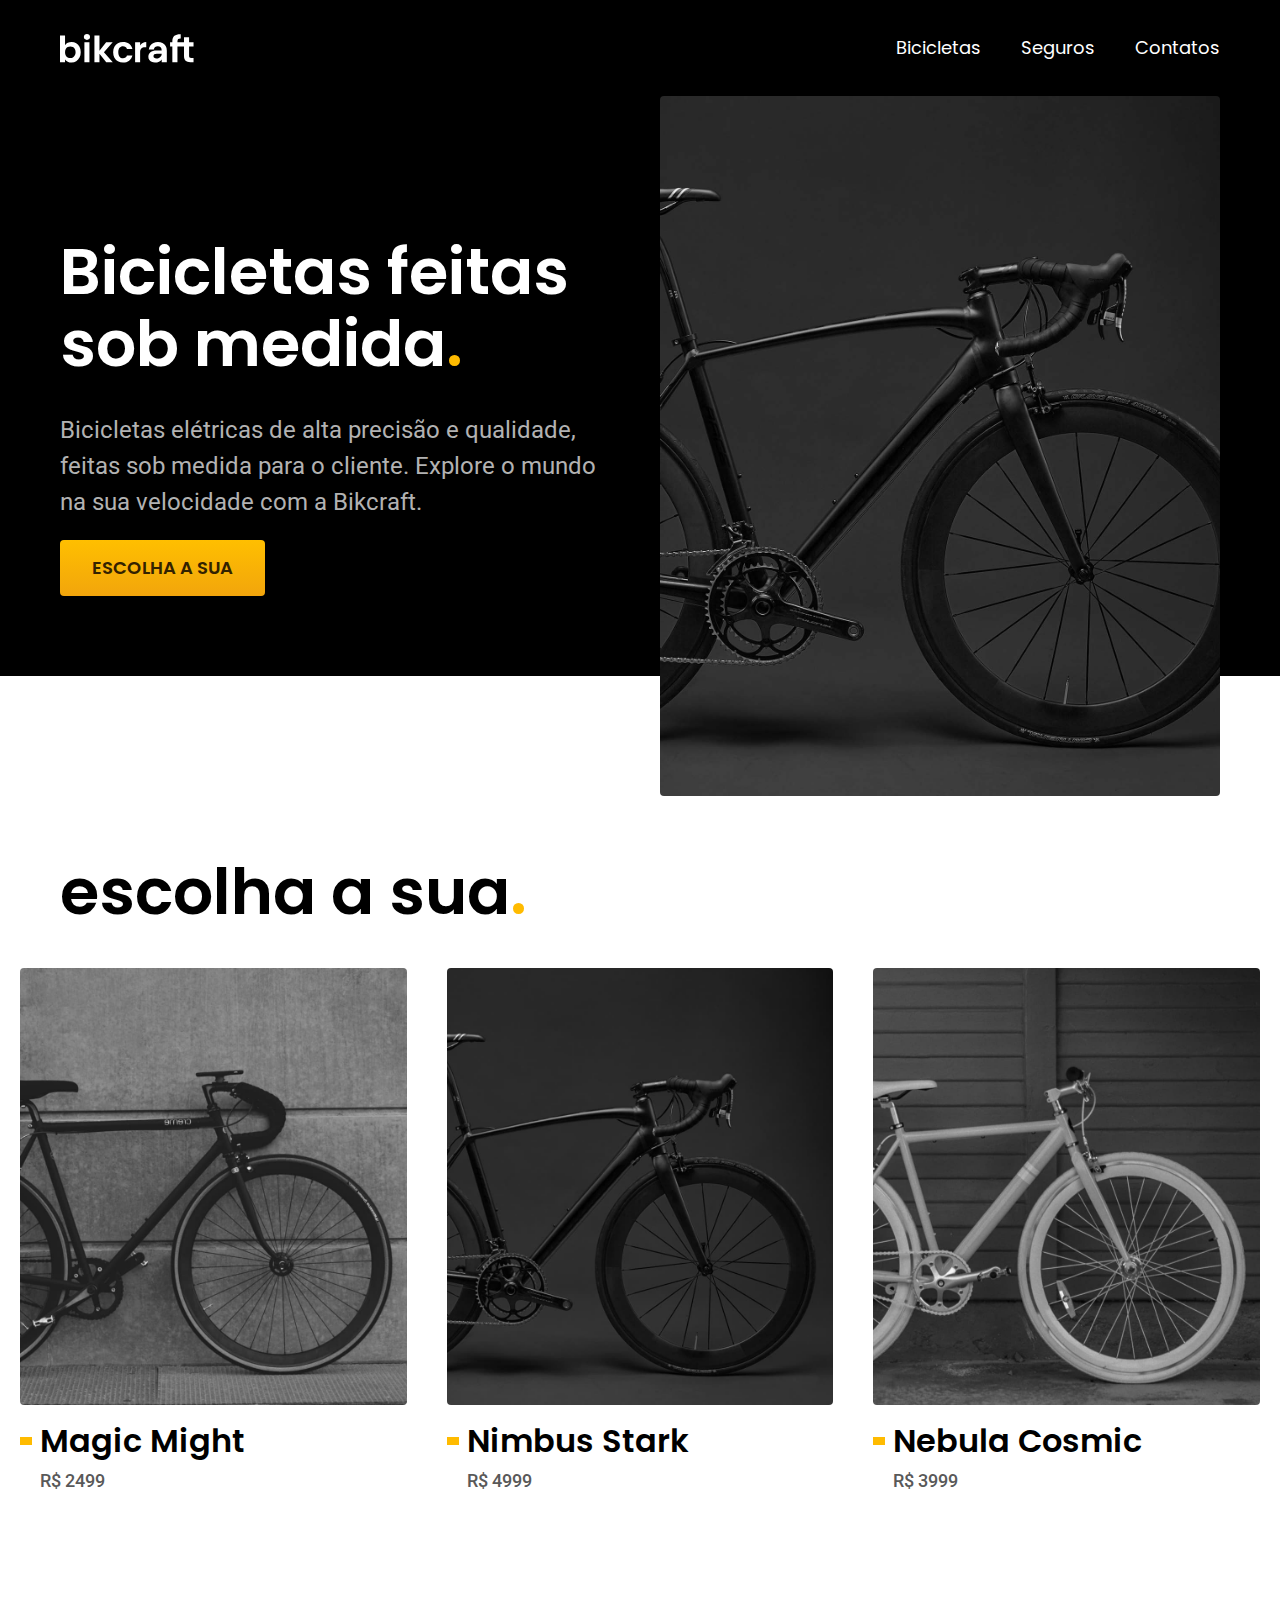
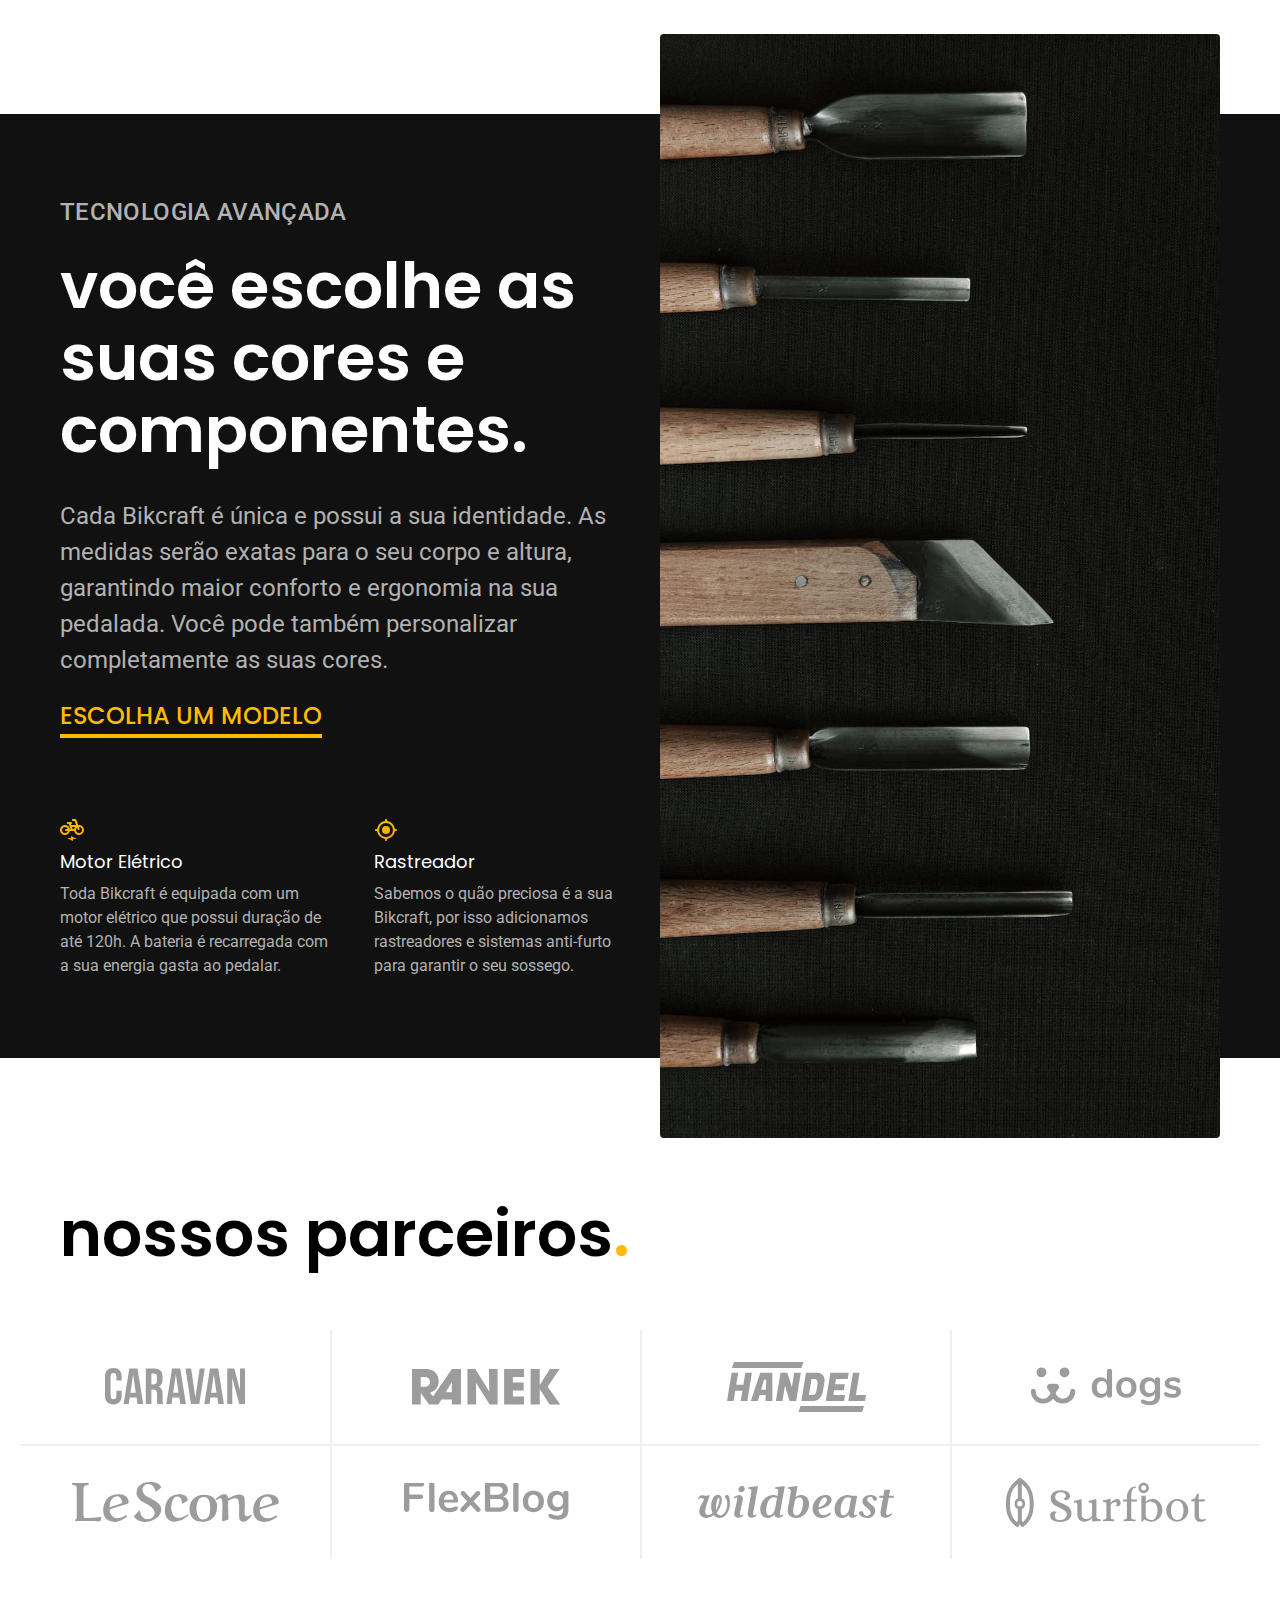
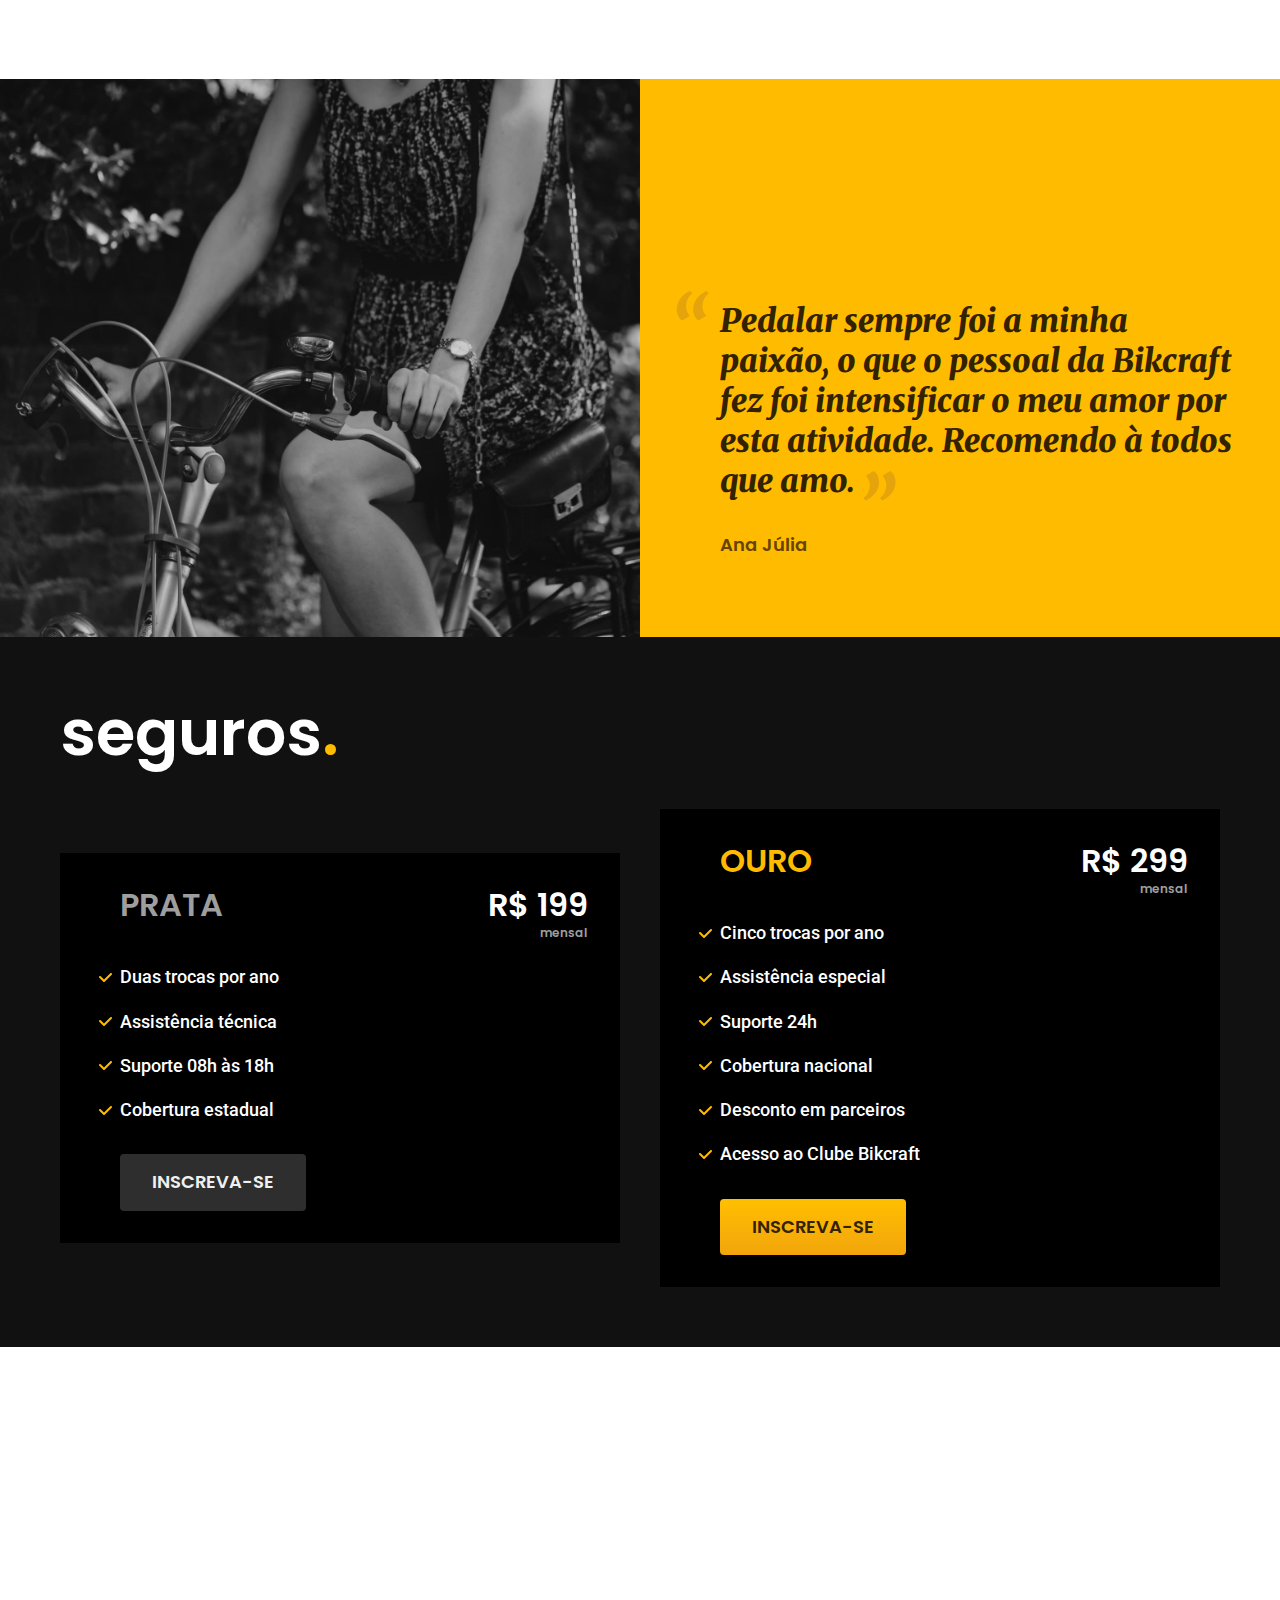
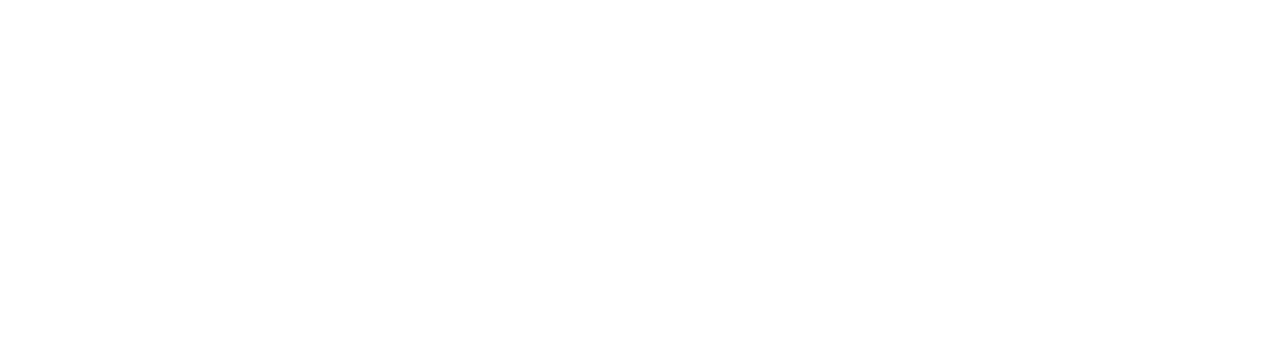
==== index.html @ c7ea55a0 "feat: add insurance article" ====
<!DOCTYPE html>
<html lang="pt-br">

<head>
  <meta charset="UTF-8">
  <meta name="viewport" content="width=device-width, initial-scale=1.0">

  <title>Bikcraft - Bicicletas Elétricas</title>
  <meta name="description" content="Bicicletas elétricas de alta precisão e qualidade,  feitas sob medida para o cliente. Explore o mundo na sua velocidade com a Bikcraft.">

  <link rel="stylesheet" href="./css/style.css">

  <link rel="preconnect" href="https://fonts.googleapis.com">
  <link rel="preconnect" href="https://fonts.gstatic.com" crossorigin>
  <link href="https://fonts.googleapis.com/css2?family=Merriweather:ital,wght@1,900&family=Poppins:wght@400;600&family=Roboto:wght@400;500&display=swap" rel="stylesheet">
</head>

<body>
  <header class="header-bg">
    <div class="header container">
      <a href="#"><img src="./img/bikcraft.svg" alt="Bikcraft"></a>

      <nav aria-label="primaria">
        <ul class="header-menu font-1-m  c-white">
          <li><a href="./bicicletas.html">Bicicletas</a></li>
          <li><a href="./seguros.html">Seguros</a></li>
          <li><a href="./contato.html">Contatos</a></li>
        </ul>
      </nav>
    </div>
  </header>

  <main class="intro-bg">
    <div class="intro container">
      <div class="intro-content">
        <h1 class="font-1-xxl c-white">Bicicletas feitas sob medida<span class="c-yellow-1">.</span></h1>
        <p class="font-2-l c-gray-5">
          Bicicletas elétricas de alta precisão e qualidade, feitas sob medida para o cliente. Explore o mundo na sua velocidade com a Bikcraft.
        </p>
        <a class="button" href="./bicicletas.html">Escolha a sua</a>
      </div>
      <div>
        <img src="./img/fotos/introducao.jpg" alt="Bicicleta elétrica preta.">
      </div>
    </div>
  </main>

  <article class="bicycles-list">
    <h2 class="container font-1-xxl">escolha a sua<span class="c-yellow-1">.</span></h2>
    <ul>
      <li>
        <a href="./bicycles/magic.html">
          <img src="./img/bicicletas/magic-home.jpg" alt="Bicicleta preta">
          <h3 class="font-1-xl">Magic Might</h3>
          <span class="font-2-m c-gray-8">R$ 2499</span>
        </a>
      </li>

      <li>
        <a href="./bicycles/nimbus.html">
          <img src="./img/bicicletas/nimbus-home.jpg" alt="Bicicleta preta">
          <h3 class="font-1-xl">Nimbus Stark</h3>
          <span class="font-2-m c-gray-8">R$ 4999</span>
        </a>
      </li>

      <li>
        <a href="./bicycles/nebula.html">
          <img src="./img/bicicletas/nebula-home.jpg" alt="Bicicleta preta">
          <h3 class="font-1-xl">Nebula Cosmic</h3>
          <span class="font-2-m c-gray-8">R$ 3999</span>
        </a>
      </li>
    </ul>
  </article>

  <article class="technology-bg">
    <div class="technology container">
      <div class="technology-content">
        <span class="font-2-l-b c-gray-5">Tecnologia Avançada</span>
        <h2 class="font-1-xxl c-white">você escolhe as suas cores e componentes.</h2>
        <p class="font-2-l c-gray-5">Cada Bikcraft é única e possui a sua identidade. As medidas serão exatas para o seu corpo e altura, garantindo maior conforto e ergonomia na sua pedalada. Você pode também personalizar completamente
          as suas cores.</p>
        <a class="link" href="./bicycles.html">Escolha um modelo</a>
        <div class="technology-benefits">
          <div>
            <img src="./img/icones/eletrica.svg" alt="">
            <h3 class="font-1-m c-white">Motor Elétrico</h3>
            <p class="font-2-s c-gray-5">Toda Bikcraft é equipada com um motor elétrico que possui duração de até 120h. A bateria é recarregada com a sua energia gasta ao pedalar.</p>
          </div>
          <div>
            <img src="./img/icones/rastreador.svg" alt="">
            <h3 class="font-1-m c-white">Rastreador</h3>
            <p class="font-2-s c-gray-5">Sabemos o quão preciosa é a sua Bikcraft, por isso adicionamos rastreadores e sistemas anti-furto para garantir o seu sossego.</p>
          </div>
        </div>
      </div>

      <div class="technology-img">
        <img src="./img/fotos/tecnologia.jpg" alt="">
      </div>
    </div>
  </article>

  <section class="partners" aria-label="Nossos Parceiros">
    <h2 class="container font-1-xxl">nossos parceiros<span class="c-yellow-1">.</span></h2>

    <ul>
      <li><img src="./img/parceiros/caravan.svg" alt="Caravan"></li>
      <li><img src="./img/parceiros/ranek.svg" alt="Ranek"></li>
      <li><img src="./img/parceiros/handel.svg" alt="Handel"></li>
      <li><img src="./img/parceiros/dogs.svg" alt="Dogs"></li>
      <li><img src="./img/parceiros/lescone.svg" alt="Lescone"></li>
      <li><img src="./img/parceiros/flexblog.svg" alt="Flexblog"></li>
      <li><img src="./img/parceiros/wildbeast.svg" alt="Wildbeast"></li>
      <li><img src="./img/parceiros/surfbot.svg" alt="Surfbot"></li>
    </ul>
  </section>

  <section class="testimony" aria-label="Depoimento">
    <div>
      <img src="./img/fotos/depoimento.jpg" alt="Pessoa pedalando uma bicicleta Bikcraft.">
    </div>
    <div class="testimony-content">
      <blockquote class="font-1-xl c-yellow-5">
        <p>Pedalar sempre foi a minha paixão, o que o pessoal da Bikcraft fez foi intensificar o meu amor por esta atividade. Recomendo à todos que amo.</p>
      </blockquote>
      <span class="font-1-m-b c-yellow-4">Ana Júlia</span>
    </div>
  </section>

  <article class="insurance-bg">
    <div class="insurance container">
      <h2 class="font-1-xxl c-white">seguros<span class="c-yellow-1">.</span></h2>
      <div class="insurance-item">
        <h3 class="font-1-xl c-gray-6">PRATA</h3>
        <span class="font-1-xl c-white">R$ 199 <span class="font-1-xs c-gray-6">mensal</span></span>
        <ul class="font-2-m c-white">
          <li>Duas trocas por ano</li>
          <li>Assistência técnica</li>
          <li>Suporte 08h às 18h</li>
          <li>Cobertura estadual</li>
        </ul>
        <a class="button secondary" href="./budget.html">Inscreva-se</a>
      </div>

      <div class="insurance-item">
        <h3 class="font-1-xl c-yellow-1">OURO</h3>
        <span class="font-1-xl c-white">R$ 299 <span class="font-1-xs c-gray-6">mensal</span></span>
        <ul class="font-2-m c-white">
          <li>Cinco trocas por ano</li>
          <li>Assistência especial</li>
          <li>Suporte 24h</li>
          <li>Cobertura nacional</li>
          <li>Desconto em parceiros</li>
          <li>Acesso ao Clube Bikcraft</li>
        </ul>
        <a class="button" href="./budget.html">Inscreva-se</a>
      </div>
    </div>
  </article>
</body>

</html>
---- css/style.css ----
@import "./global/global.css";
@import "./utilities/typography.css";
@import "./utilities/colors.css";

@import "./global/header.css";

@import "./utilities/components.css";

@import "./home/introduction.css";
@import "./home/technology.css";
@import "./home/partners.css";
@import "./home/testimony.css";

@import "./bicycles/list.css";

@import "./insurance/insurance.css";
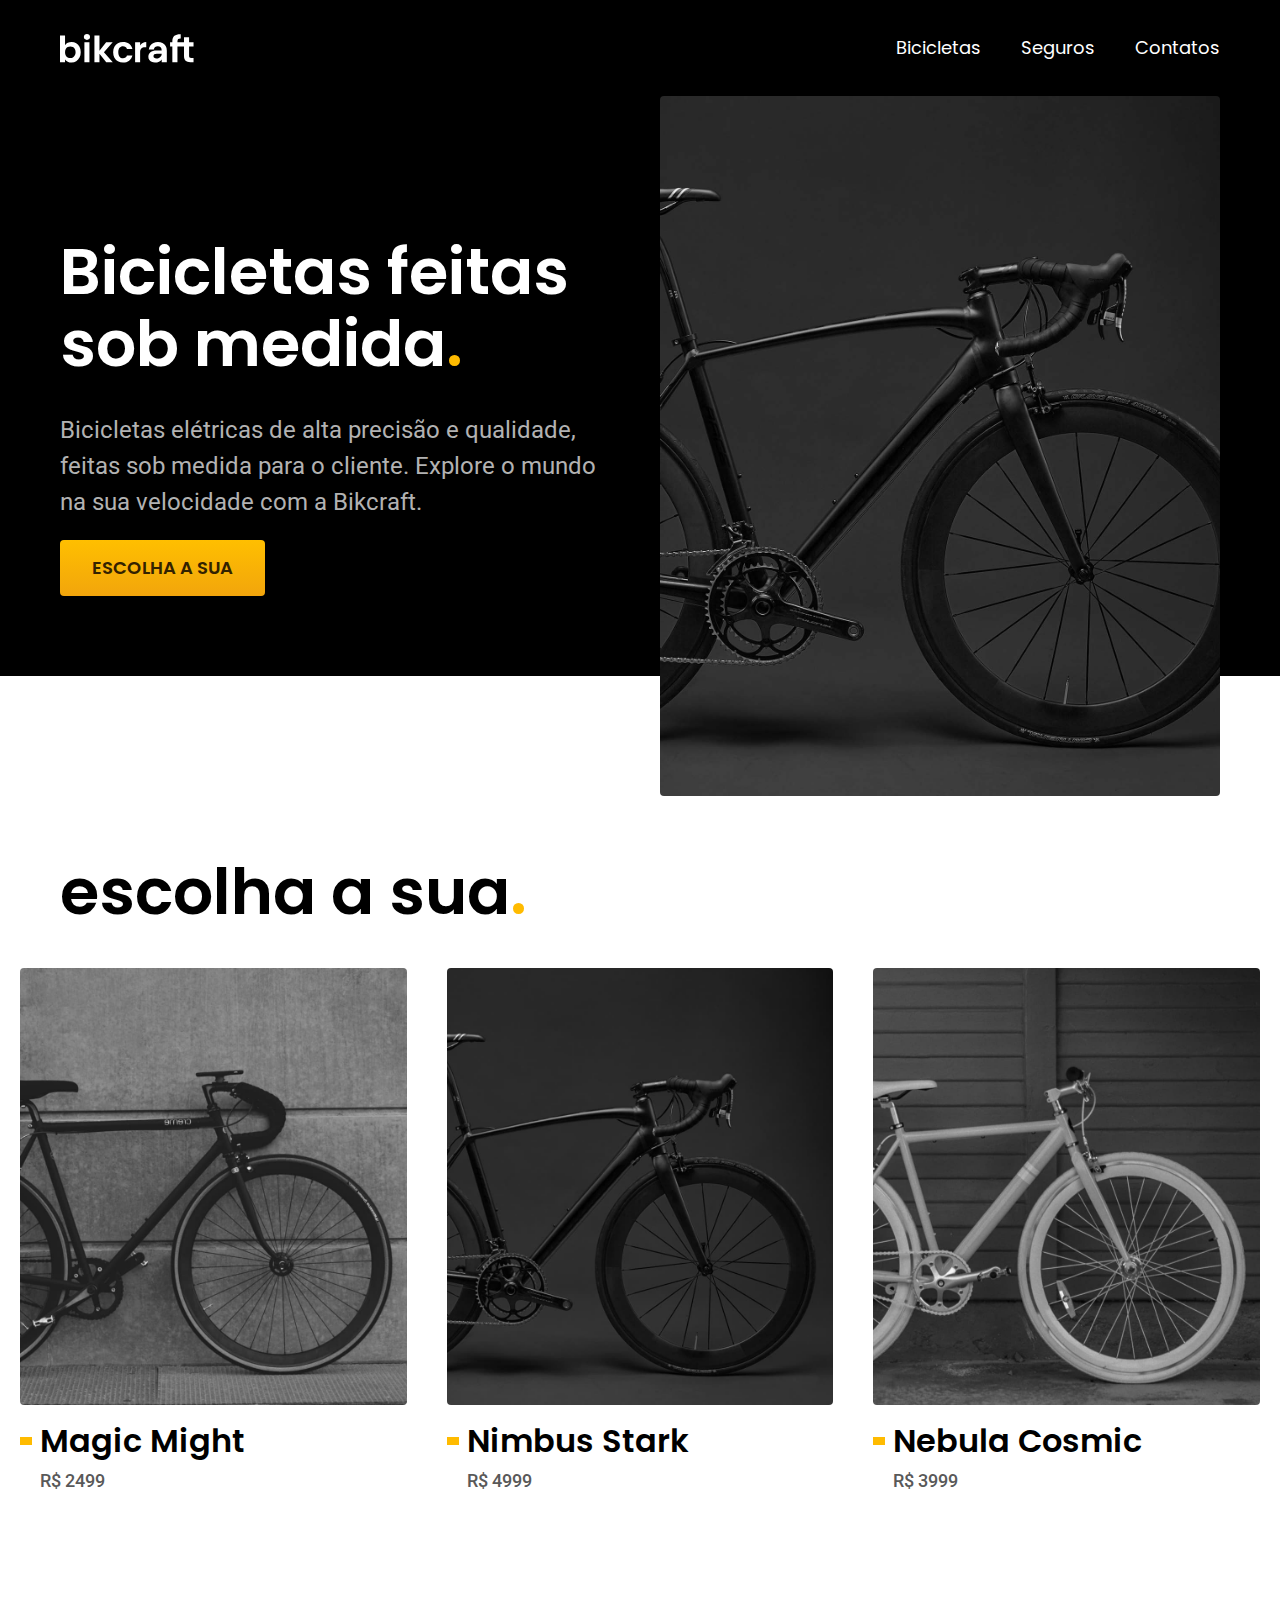
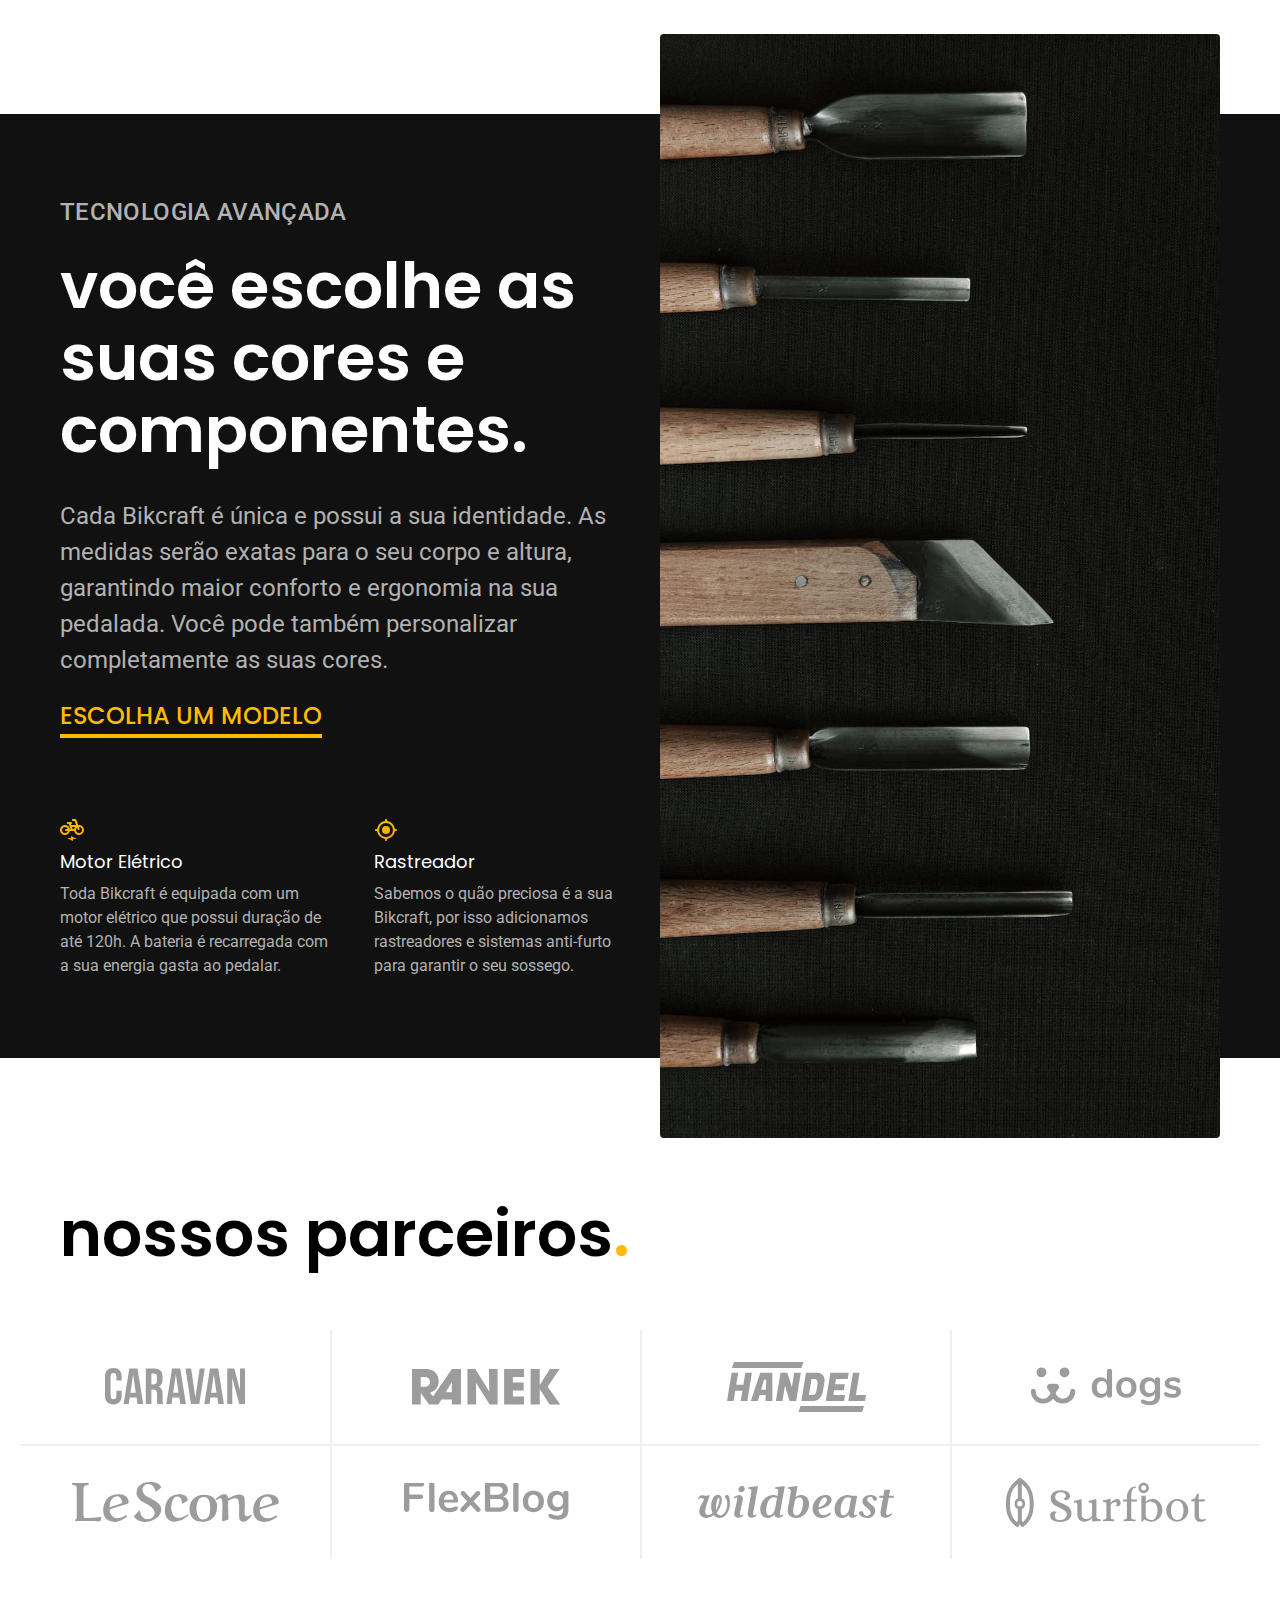
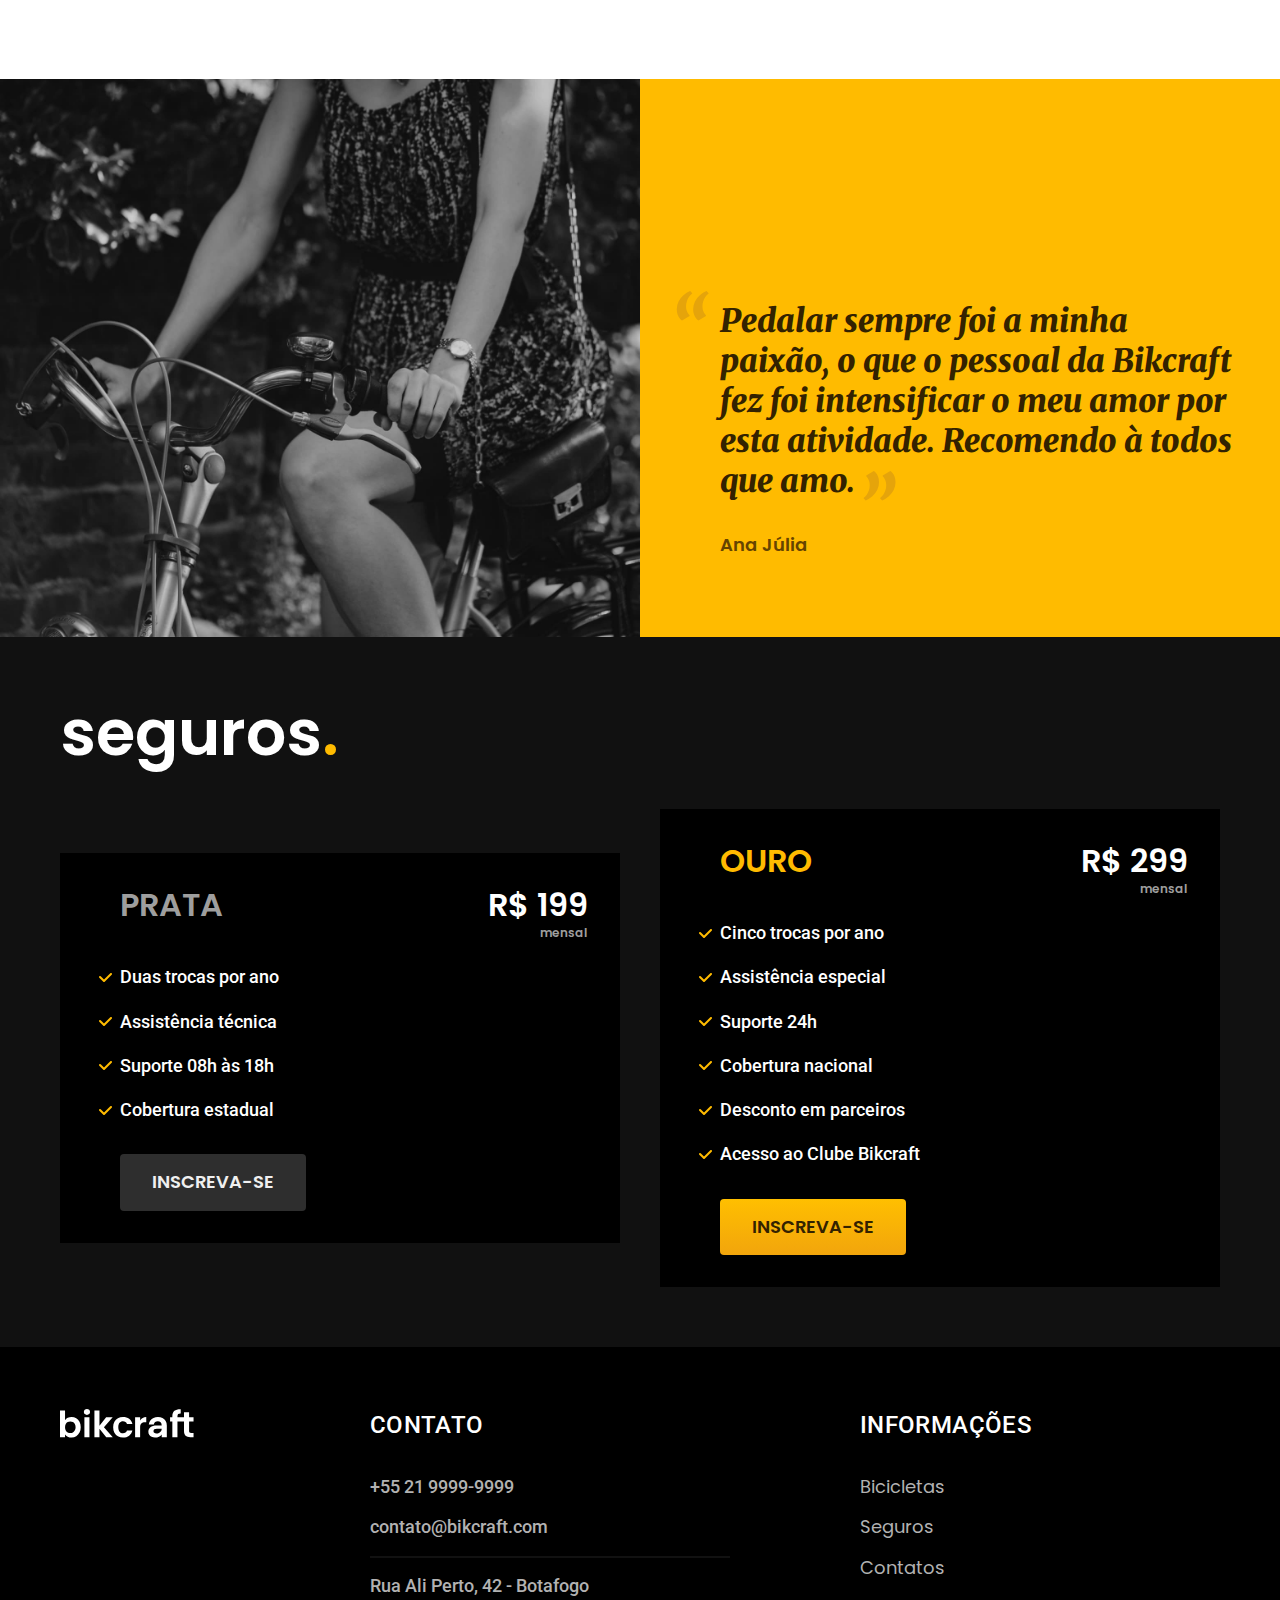
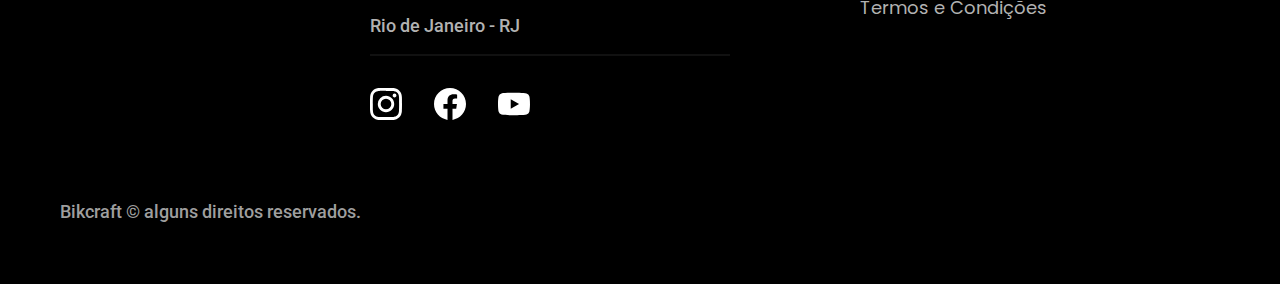
==== commit 6da14b75: "feat: add footer" ====
--- a/index.html
+++ b/index.html
@@ -22,9 +22,9 @@
 
       <nav aria-label="primaria">
         <ul class="header-menu font-1-m  c-white">
-          <li><a href="./bicicletas.html">Bicicletas</a></li>
-          <li><a href="./seguros.html">Seguros</a></li>
-          <li><a href="./contato.html">Contatos</a></li>
+          <li><a href="./bicycles.html">Bicicletas</a></li>
+          <li><a href="./insurance.html">Seguros</a></li>
+          <li><a href="./contact.html">Contatos</a></li>
         </ul>
       </nav>
     </div>
@@ -159,6 +159,40 @@
       </div>
     </div>
   </article>
+
+  <footer class="footer-bg">
+    <div class="footer container">
+      <img src="./img/bikcraft.svg" alt="Bikcraft">
+      <div class="footer-contact">
+        <h3 class="font-2-l-b c-white">Contato</h3>
+        <ul class="font-2-m c-gray-5">
+          <li><a href="tel:+552199999999">+55 21 9999-9999</a></li>
+          <li><a href="mailto:contato@bikcraft.com">contato@bikcraft.com</a></li>
+          <li>Rua Ali Perto, 42 - Botafogo</li>
+          <li>Rio de Janeiro - RJ</li>
+        </ul>
+
+        <div class="footer-social">
+          <a href="./"><img src="./img/redes/instagram.svg" alt="Instagram"></a>
+          <a href="./"><img src="./img/redes/facebook.svg" alt="Facebook"></a>
+          <a href="./"><img src="./img/redes/youtube.svg" alt="Youtube"></a>
+        </div>
+      </div>
+
+      <div class="footer-info">
+        <h3 class="font-2-l-b c-white">Informações</h3>
+        <nav>
+          <ul class="font-1-m c-gray-5">
+            <li><a href="./bicycles.html">Bicicletas</a></li>
+            <li><a href="./insurance.html">Seguros</a></li>
+            <li><a href="./contact.html">Contatos</a></li>
+            <li><a href="./terms.html">Termos e Condições</a></li>
+          </ul>
+        </nav>
+      </div>
+      <p class="footer-copy font-2-m c-gray-6">Bikcraft © alguns direitos reservados.</p>
+    </div>
+  </footer>
 </body>
 
 </html>--- a/css/style.css
+++ b/css/style.css
@@ -3,6 +3,7 @@
 @import "./utilities/colors.css";
 
 @import "./global/header.css";
+@import "./global/footer.css";
 
 @import "./utilities/components.css";
 
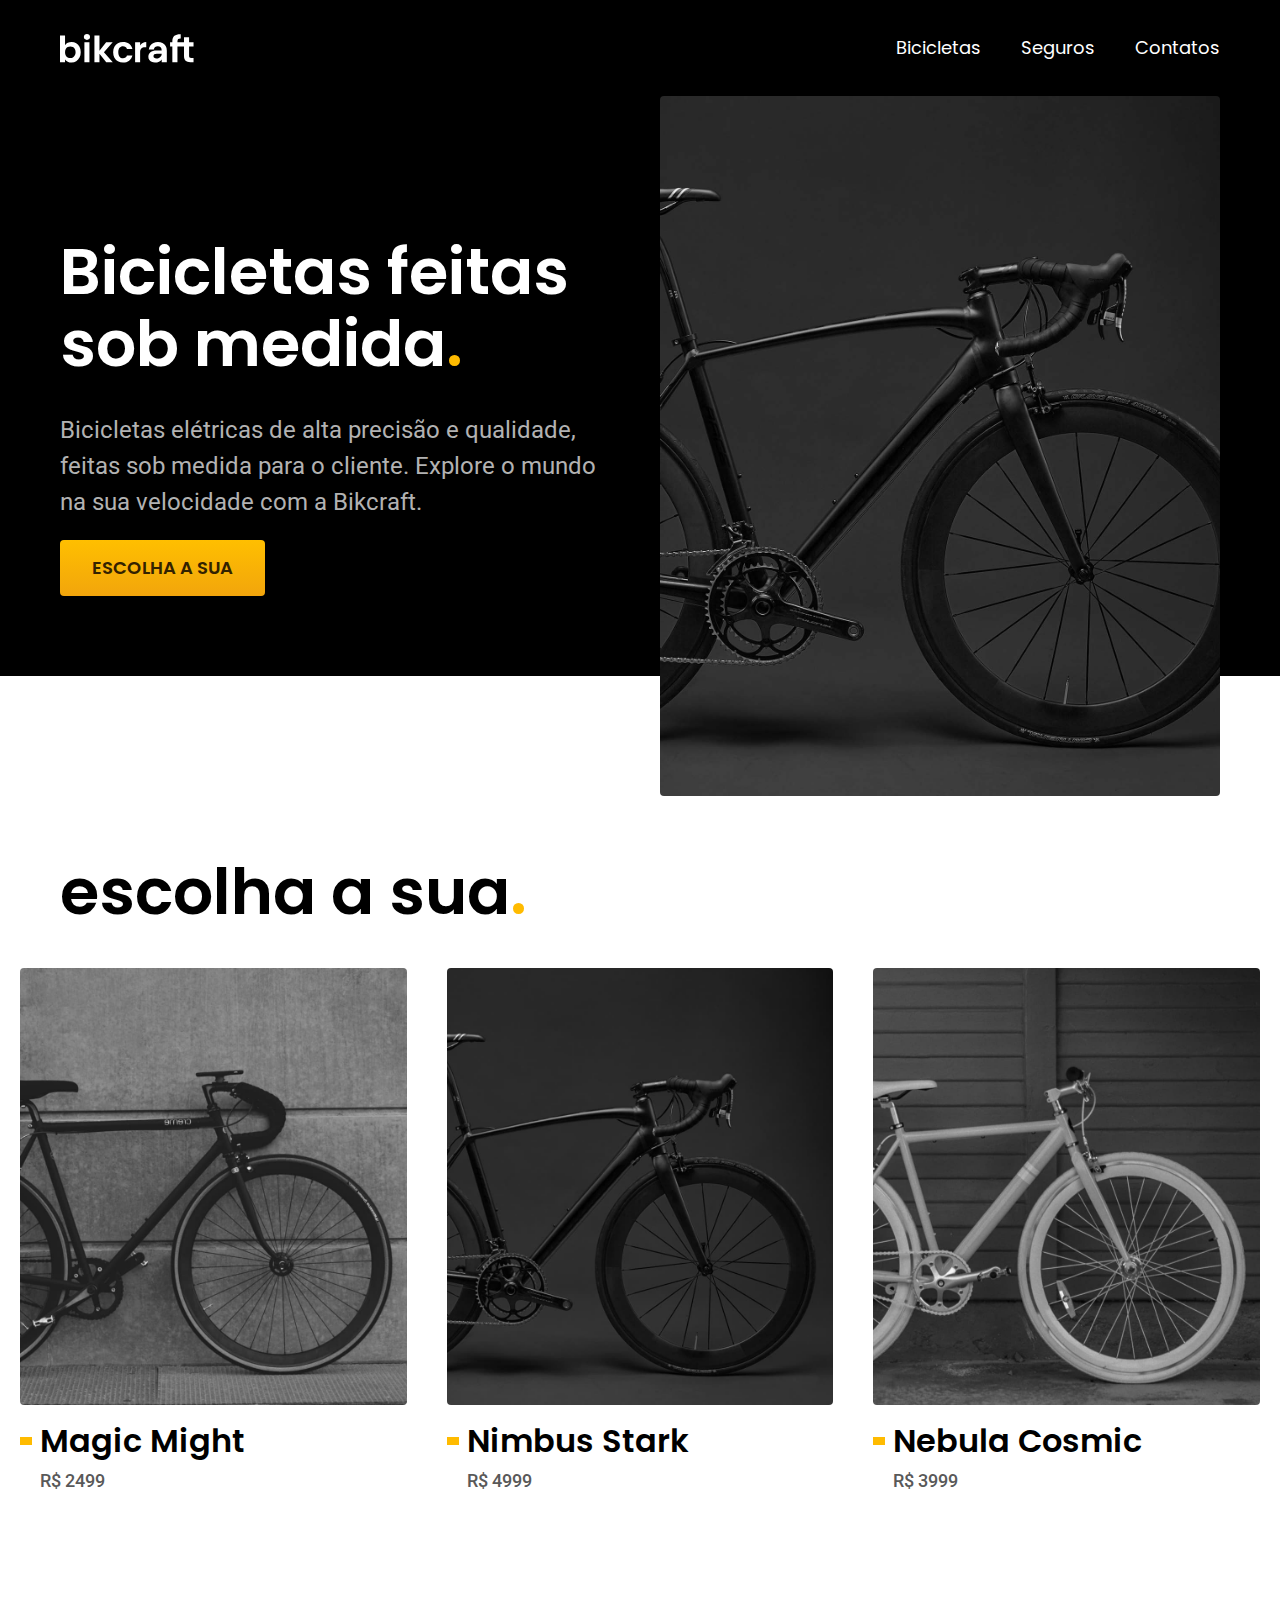
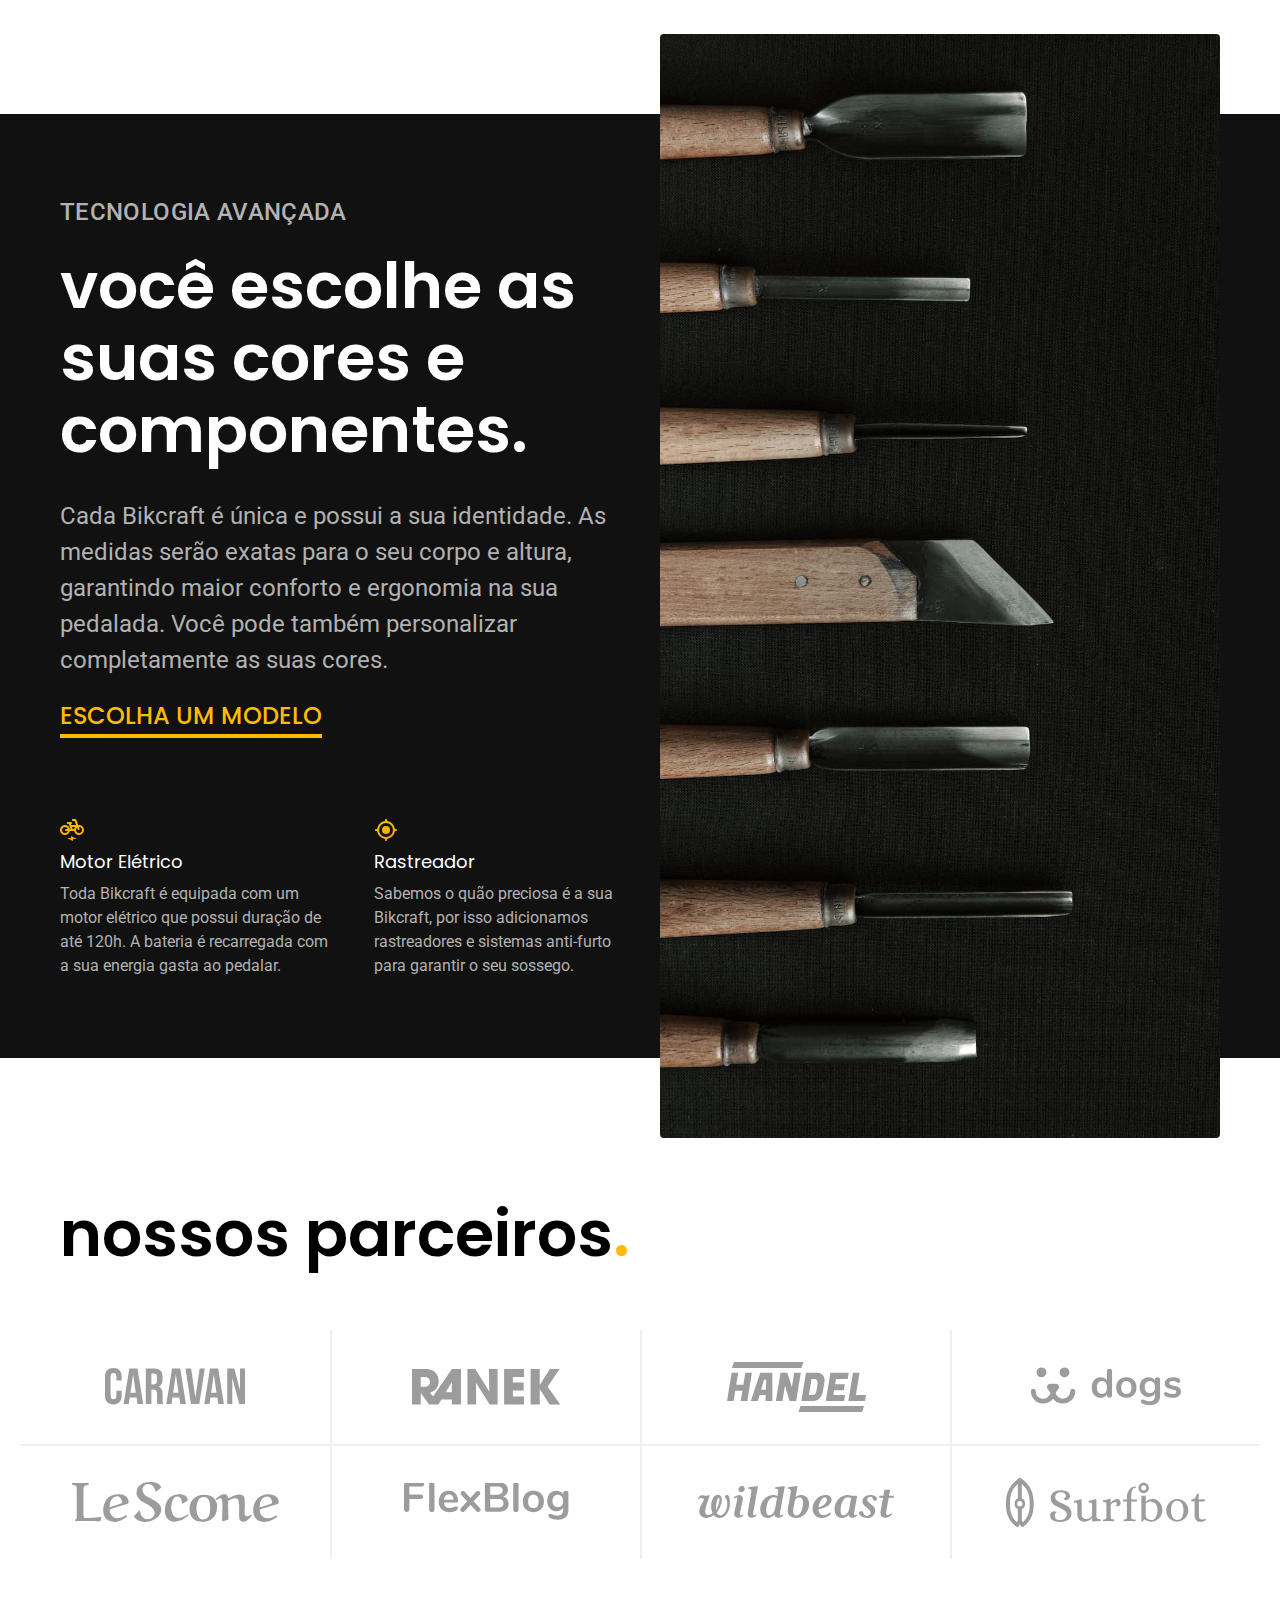
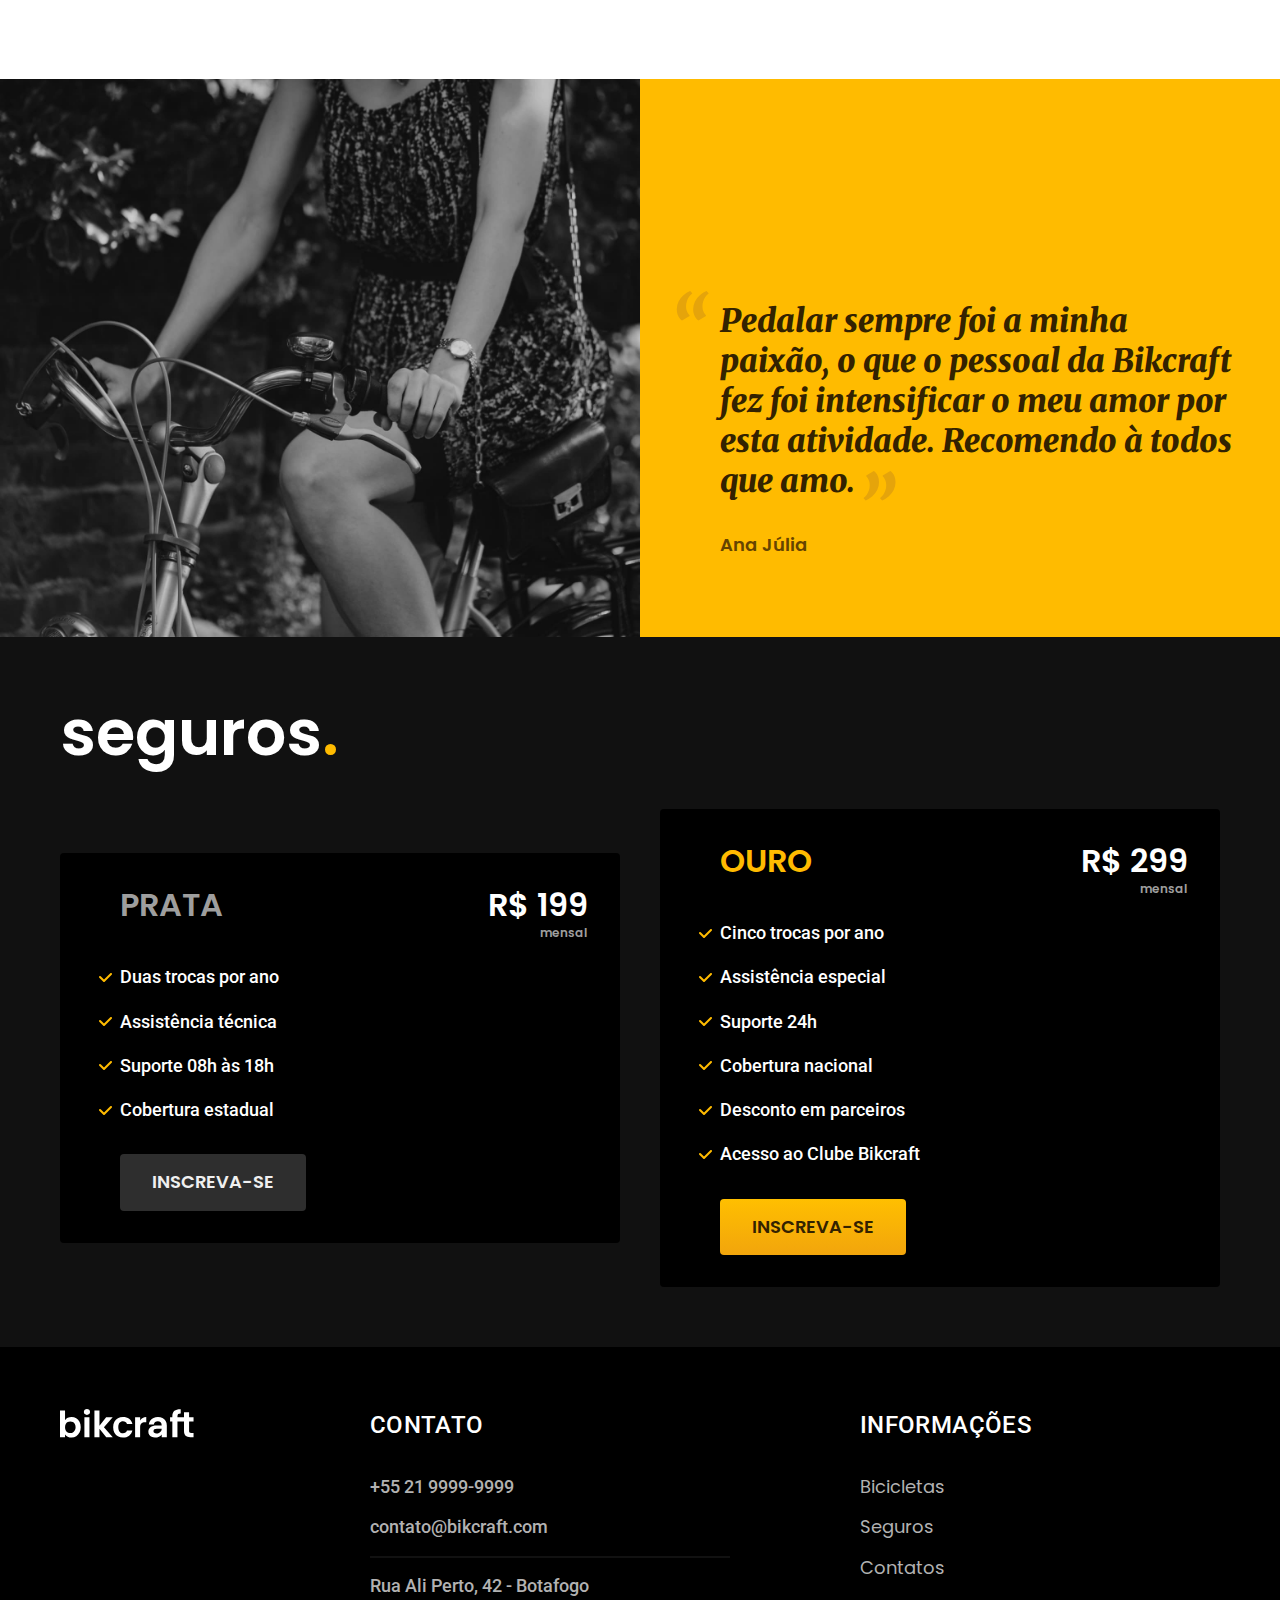
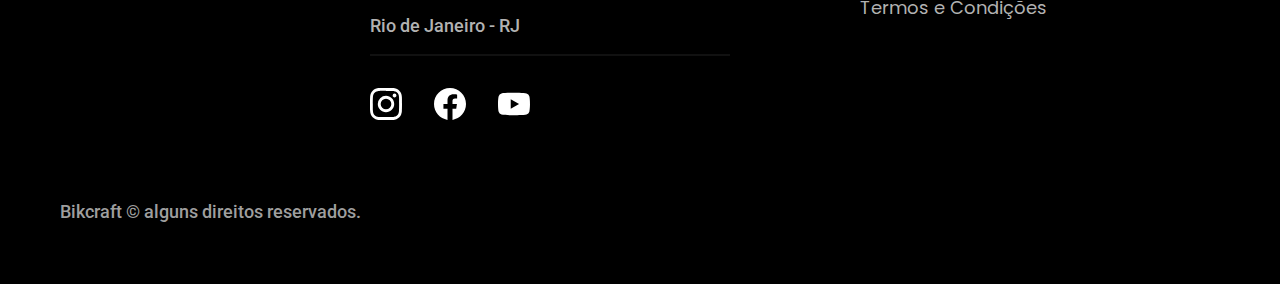
==== commit 605345ee: "fix: change header link href" ====
--- a/index.html
+++ b/index.html
@@ -18,7 +18,7 @@
 <body>
   <header class="header-bg">
     <div class="header container">
-      <a href="#"><img src="./img/bikcraft.svg" alt="Bikcraft"></a>
+      <a href="./"><img src="./img/bikcraft.svg" alt="Bikcraft"></a>
 
       <nav aria-label="primaria">
         <ul class="header-menu font-1-m  c-white">
@@ -37,7 +37,7 @@
         <p class="font-2-l c-gray-5">
           Bicicletas elétricas de alta precisão e qualidade, feitas sob medida para o cliente. Explore o mundo na sua velocidade com a Bikcraft.
         </p>
-        <a class="button" href="./bicicletas.html">Escolha a sua</a>
+        <a class="button" href="./bicycles.html">Escolha a sua</a>
       </div>
       <div>
         <img src="./img/fotos/introducao.jpg" alt="Bicicleta elétrica preta.">
--- a/css/style.css
+++ b/css/style.css
@@ -13,5 +13,12 @@
 @import "./home/testimony.css";
 
 @import "./bicycles/list.css";
+@import "./bicycles/bicycles.css";
+
+@import "./bicycle/bicycle.css";
 
 @import "./insurance/insurance.css";
+@import "./insurance/benefits.css";
+@import "./insurance/questions.css";
+
+@import "./terms/terms.css";
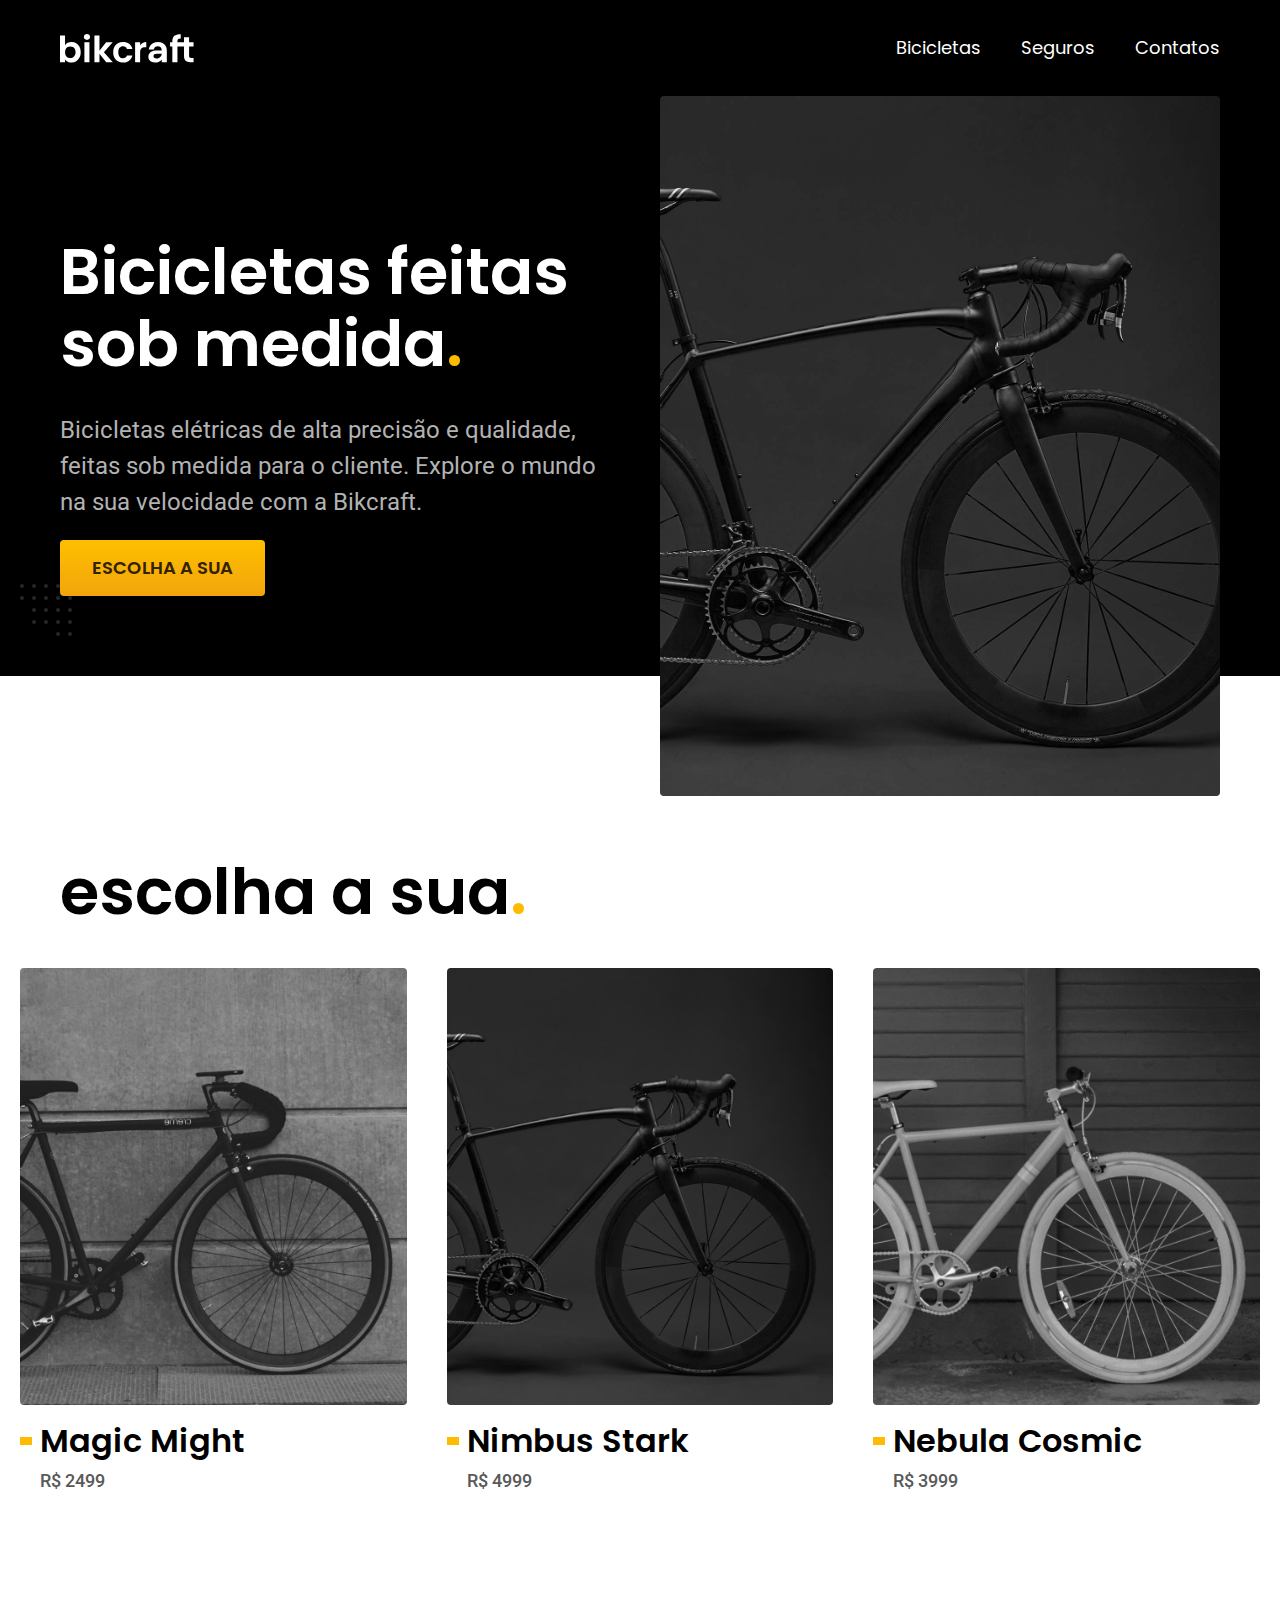
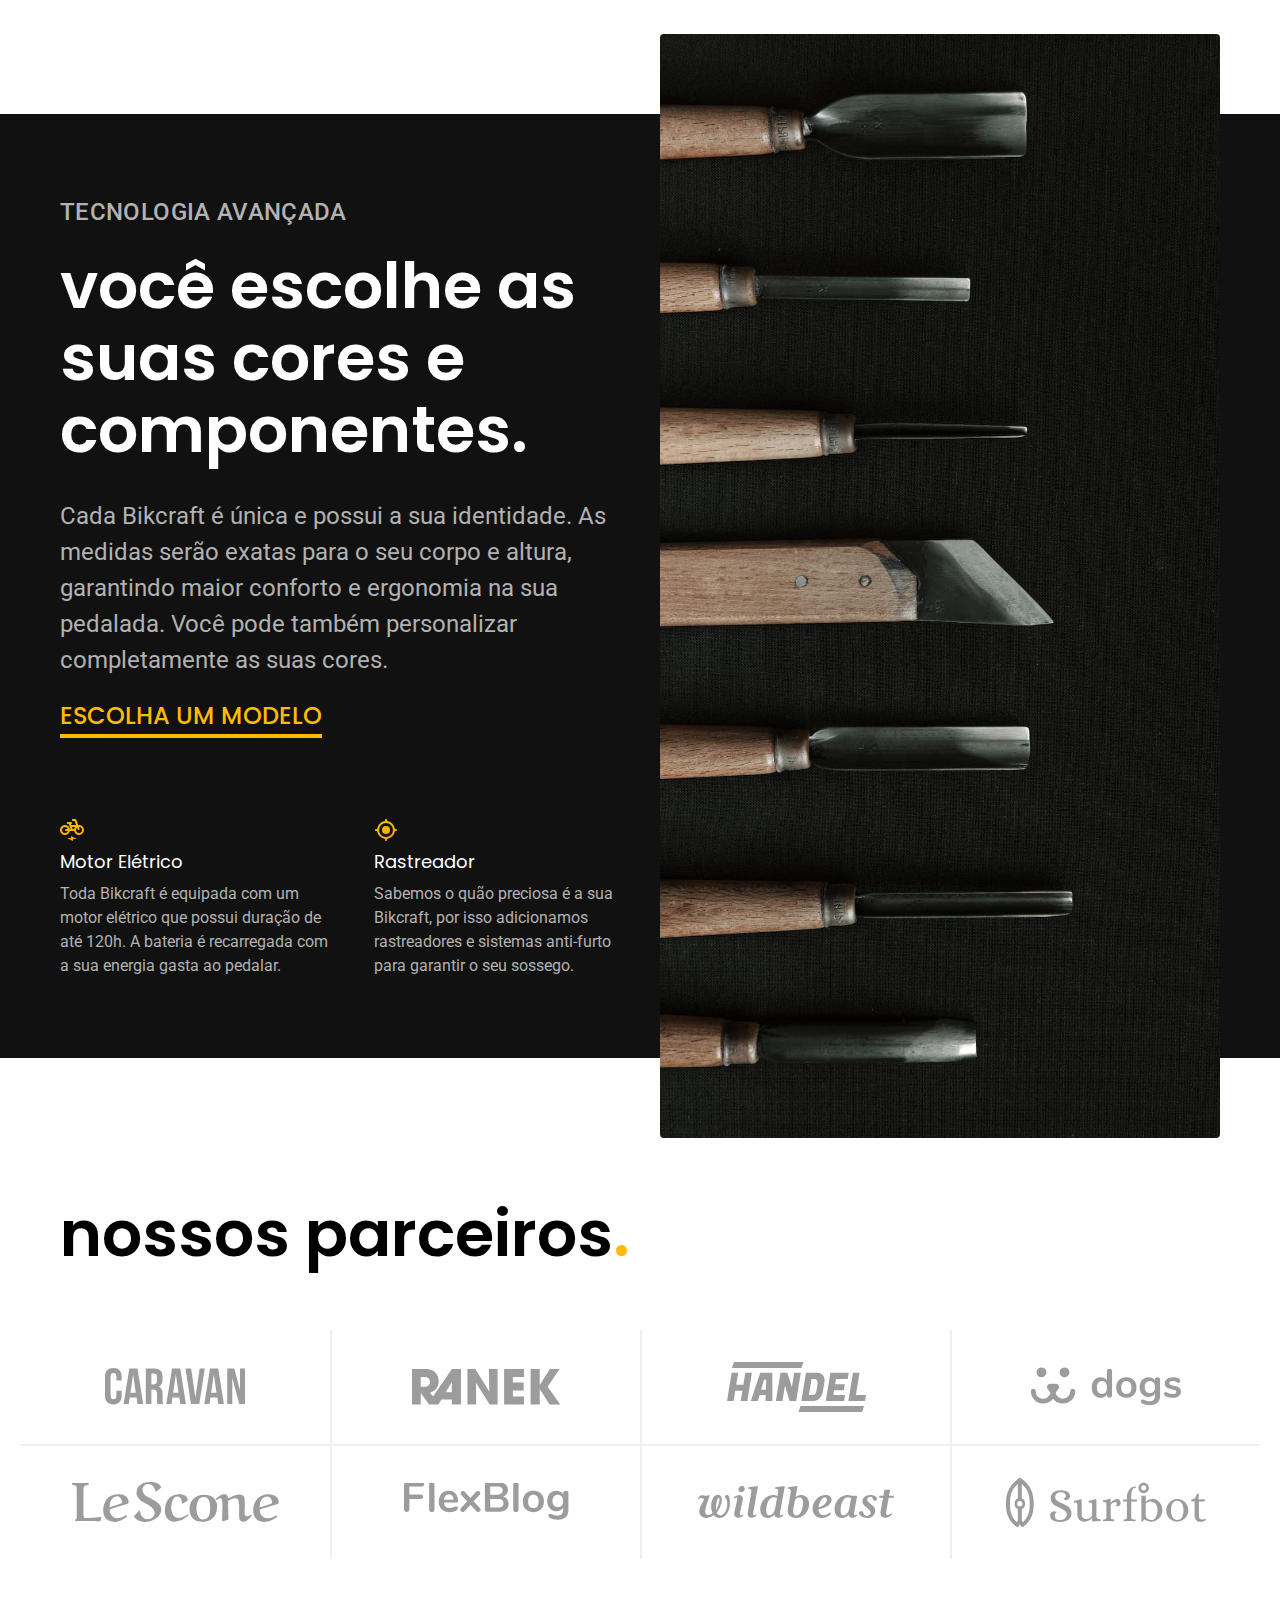
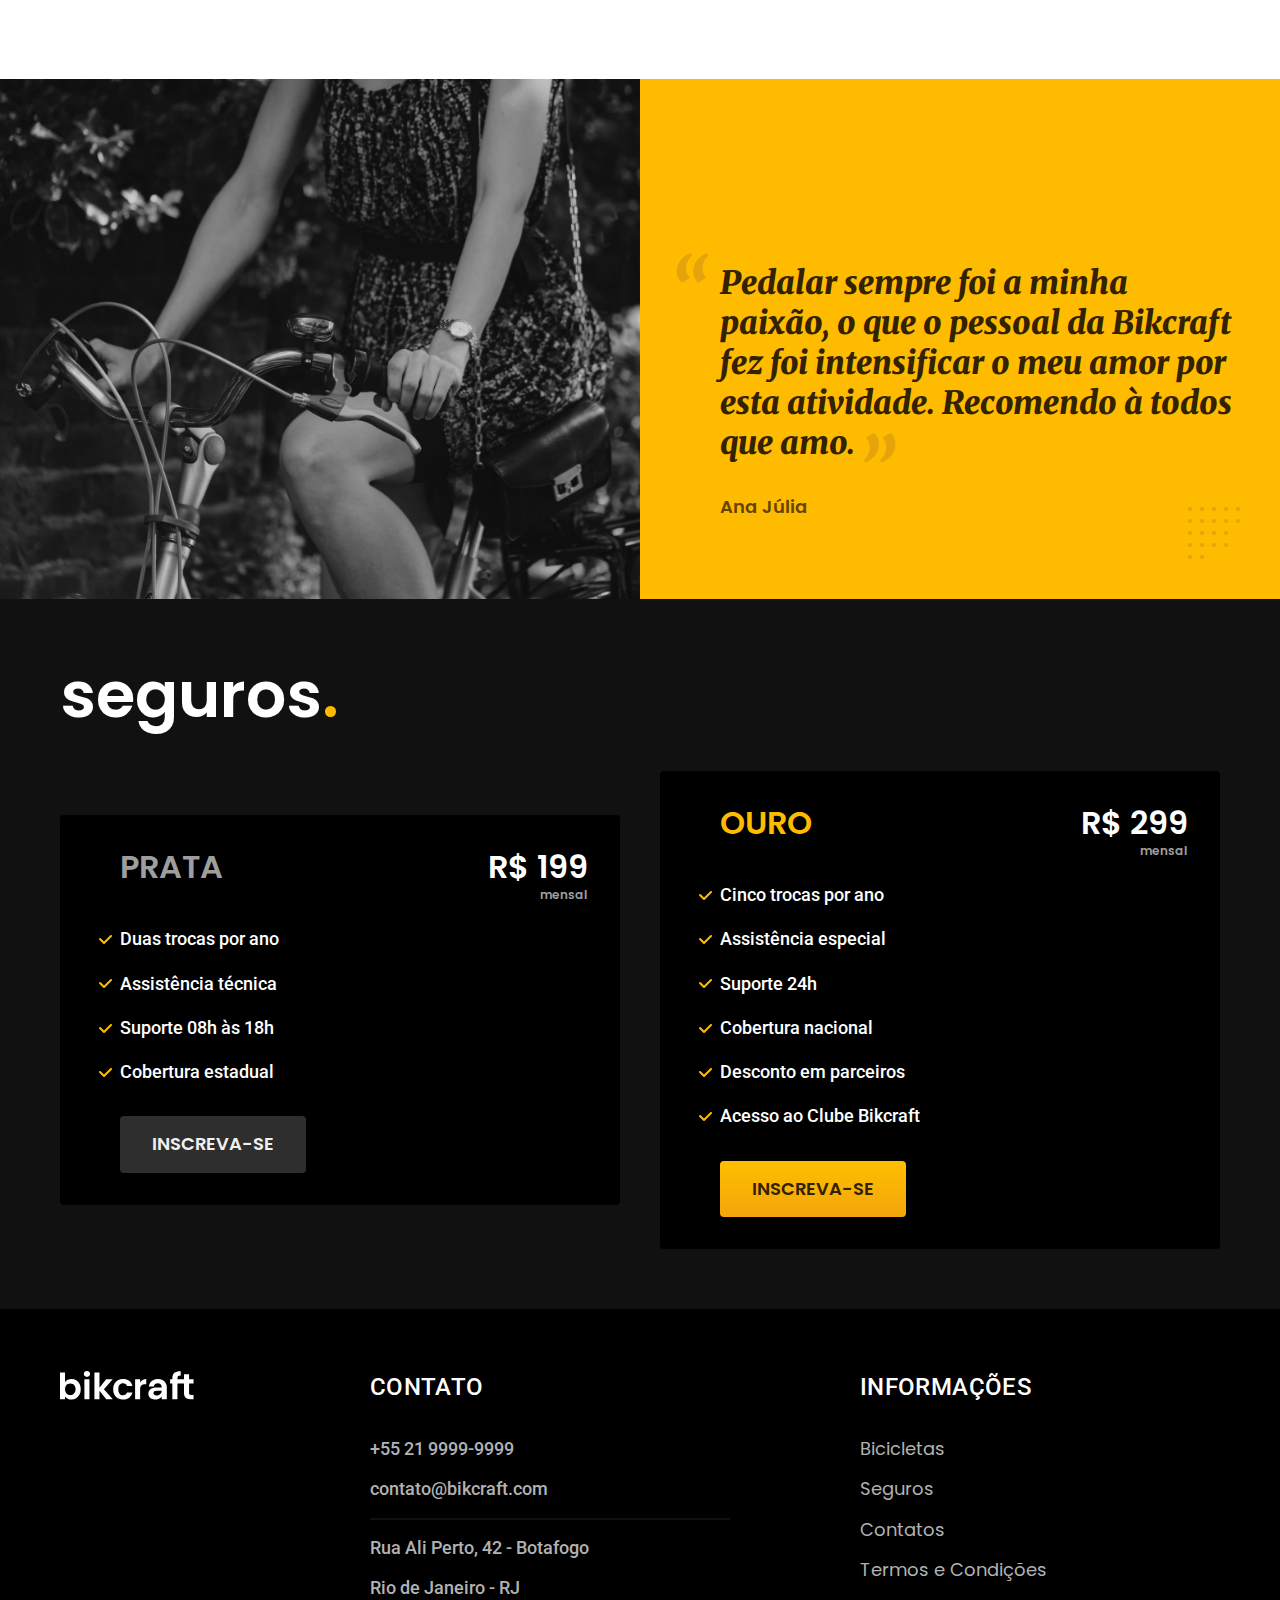
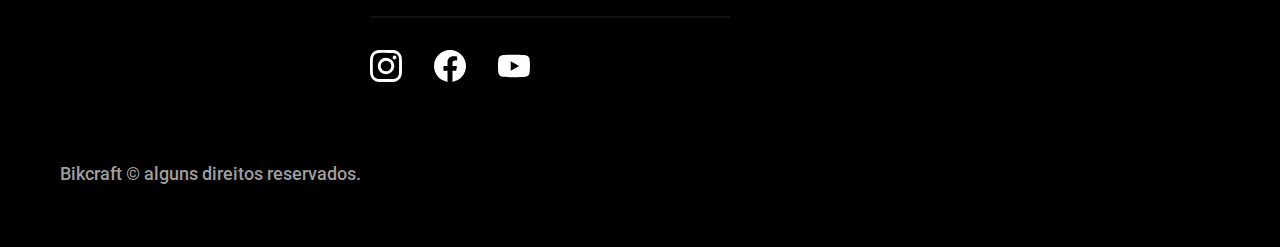
==== commit e0025c39: "chore: implement image optimizations on homepage" ====
--- a/index.html
+++ b/index.html
@@ -8,6 +8,7 @@
   <title>Bikcraft - Bicicletas Elétricas</title>
   <meta name="description" content="Bicicletas elétricas de alta precisão e qualidade,  feitas sob medida para o cliente. Explore o mundo na sua velocidade com a Bikcraft.">
 
+  <link rel="preload" href="./css/style.css" as="style">
   <link rel="stylesheet" href="./css/style.css">
 
   <link rel="preconnect" href="https://fonts.googleapis.com">
@@ -18,7 +19,7 @@
 <body>
   <header class="header-bg">
     <div class="header container">
-      <a href="./"><img src="./img/bikcraft.svg" alt="Bikcraft"></a>
+      <a href="./"><img src="./img/bikcraft.svg" width="136" height="32" alt="Bikcraft"></a>
 
       <nav aria-label="primaria">
         <ul class="header-menu font-1-m  c-white">
@@ -39,9 +40,10 @@
         </p>
         <a class="button" href="./bicycles.html">Escolha a sua</a>
       </div>
-      <div>
-        <img src="./img/fotos/introducao.jpg" alt="Bicicleta elétrica preta.">
-      </div>
+      <picture>
+        <source media="(max-width: 800px)" srcset="./img/bicicletas/nimbus.jpg">
+        <img src="./img/fotos/introducao.jpg" width="1280" height="1600" alt="Bicicleta elétrica preta.">
+      </picture>
     </div>
   </main>
 
@@ -50,7 +52,7 @@
     <ul>
       <li>
         <a href="./bicycles/magic.html">
-          <img src="./img/bicicletas/magic-home.jpg" alt="Bicicleta preta">
+          <img src="./img/bicicletas/magic-home.jpg" width="920" height="1040" alt="Bicicleta preta">
           <h3 class="font-1-xl">Magic Might</h3>
           <span class="font-2-m c-gray-8">R$ 2499</span>
         </a>
@@ -58,7 +60,7 @@
 
       <li>
         <a href="./bicycles/nimbus.html">
-          <img src="./img/bicicletas/nimbus-home.jpg" alt="Bicicleta preta">
+          <img src="./img/bicicletas/nimbus-home.jpg" width="920" height="1040" alt="Bicicleta preta">
           <h3 class="font-1-xl">Nimbus Stark</h3>
           <span class="font-2-m c-gray-8">R$ 4999</span>
         </a>
@@ -66,7 +68,7 @@
 
       <li>
         <a href="./bicycles/nebula.html">
-          <img src="./img/bicicletas/nebula-home.jpg" alt="Bicicleta preta">
+          <img src="./img/bicicletas/nebula-home.jpg" width="920" height="1040" alt="Bicicleta preta">
           <h3 class="font-1-xl">Nebula Cosmic</h3>
           <span class="font-2-m c-gray-8">R$ 3999</span>
         </a>
@@ -84,12 +86,12 @@
         <a class="link" href="./bicycles.html">Escolha um modelo</a>
         <div class="technology-benefits">
           <div>
-            <img src="./img/icones/eletrica.svg" alt="">
+            <img src="./img/icones/eletrica.svg" width="24" height="24" alt="">
             <h3 class="font-1-m c-white">Motor Elétrico</h3>
             <p class="font-2-s c-gray-5">Toda Bikcraft é equipada com um motor elétrico que possui duração de até 120h. A bateria é recarregada com a sua energia gasta ao pedalar.</p>
           </div>
           <div>
-            <img src="./img/icones/rastreador.svg" alt="">
+            <img src="./img/icones/rastreador.svg" width="24" height="24" alt="">
             <h3 class="font-1-m c-white">Rastreador</h3>
             <p class="font-2-s c-gray-5">Sabemos o quão preciosa é a sua Bikcraft, por isso adicionamos rastreadores e sistemas anti-furto para garantir o seu sossego.</p>
           </div>
@@ -97,7 +99,7 @@
       </div>
 
       <div class="technology-img">
-        <img src="./img/fotos/tecnologia.jpg" alt="">
+        <img src="./img/fotos/tecnologia.jpg" width="1200" height="1920" alt="">
       </div>
     </div>
   </article>
@@ -106,20 +108,20 @@
     <h2 class="container font-1-xxl">nossos parceiros<span class="c-yellow-1">.</span></h2>
 
     <ul>
-      <li><img src="./img/parceiros/caravan.svg" alt="Caravan"></li>
-      <li><img src="./img/parceiros/ranek.svg" alt="Ranek"></li>
-      <li><img src="./img/parceiros/handel.svg" alt="Handel"></li>
-      <li><img src="./img/parceiros/dogs.svg" alt="Dogs"></li>
-      <li><img src="./img/parceiros/lescone.svg" alt="Lescone"></li>
-      <li><img src="./img/parceiros/flexblog.svg" alt="Flexblog"></li>
-      <li><img src="./img/parceiros/wildbeast.svg" alt="Wildbeast"></li>
-      <li><img src="./img/parceiros/surfbot.svg" alt="Surfbot"></li>
+      <li><img src="./img/parceiros/caravan.svg" width="140" height="38" alt="Caravan"></li>
+      <li><img src="./img/parceiros/ranek.svg" width="149" height="36" alt="Ranek"></li>
+      <li><img src="./img/parceiros/handel.svg" width="139" height="50" alt="Handel"></li>
+      <li><img src="./img/parceiros/dogs.svg" width="152" height="39" alt="Dogs"></li>
+      <li><img src="./img/parceiros/lescone.svg" width="208" height="41" alt="Lescone"></li>
+      <li><img src="./img/parceiros/flexblog.svg" width="165" height="38" alt="Flexblog"></li>
+      <li><img src="./img/parceiros/wildbeast.svg" width="196" height="34" alt="Wildbeast"></li>
+      <li><img src="./img/parceiros/surfbot.svg" width="200" height="49" alt="Surfbot"></li>
     </ul>
   </section>
 
   <section class="testimony" aria-label="Depoimento">
     <div>
-      <img src="./img/fotos/depoimento.jpg" alt="Pessoa pedalando uma bicicleta Bikcraft.">
+      <img src="./img/fotos/depoimento.jpg" width="1560" height="1360" alt="Pessoa pedalando uma bicicleta Bikcraft.">
     </div>
     <div class="testimony-content">
       <blockquote class="font-1-xl c-yellow-5">
@@ -162,7 +164,7 @@
 
   <footer class="footer-bg">
     <div class="footer container">
-      <img src="./img/bikcraft.svg" alt="Bikcraft">
+      <img src="./img/bikcraft.svg" width="136" height="32" alt="Bikcraft">
       <div class="footer-contact">
         <h3 class="font-2-l-b c-white">Contato</h3>
         <ul class="font-2-m c-gray-5">
@@ -173,9 +175,9 @@
         </ul>
 
         <div class="footer-social">
-          <a href="./"><img src="./img/redes/instagram.svg" alt="Instagram"></a>
-          <a href="./"><img src="./img/redes/facebook.svg" alt="Facebook"></a>
-          <a href="./"><img src="./img/redes/youtube.svg" alt="Youtube"></a>
+          <a href="./"><img src="./img/redes/instagram.svg" width="32" height="32" alt="Instagram"></a>
+          <a href="./"><img src="./img/redes/facebook.svg" width="32" height="32" alt="Facebook"></a>
+          <a href="./"><img src="./img/redes/youtube.svg" width="32" height="32" alt="Youtube"></a>
         </div>
       </div>
 
--- a/css/style.css
+++ b/css/style.css
@@ -6,6 +6,7 @@
 @import "./global/footer.css";
 
 @import "./utilities/components.css";
+@import "./utilities/form.css";
 
 @import "./home/introduction.css";
 @import "./home/technology.css";
@@ -16,9 +17,15 @@
 @import "./bicycles/bicycles.css";
 
 @import "./bicycle/bicycle.css";
+@import "./bicycle/internal-insurance.css";
 
 @import "./insurance/insurance.css";
 @import "./insurance/benefits.css";
 @import "./insurance/questions.css";
 
+@import "./contact/contact.css";
+@import "./contact/stores.css";
+
+@import "./budget/budget.css";
+
 @import "./terms/terms.css";
--- a/css/style.css
+++ b/css/style.css
@@ -6,6 +6,7 @@
 @import "./global/footer.css";
 
 @import "./utilities/components.css";
+@import "./utilities/form.css";
 
 @import "./home/introduction.css";
 @import "./home/technology.css";
@@ -16,9 +17,15 @@
 @import "./bicycles/bicycles.css";
 
 @import "./bicycle/bicycle.css";
+@import "./bicycle/internal-insurance.css";
 
 @import "./insurance/insurance.css";
 @import "./insurance/benefits.css";
 @import "./insurance/questions.css";
 
+@import "./contact/contact.css";
+@import "./contact/stores.css";
+
+@import "./budget/budget.css";
+
 @import "./terms/terms.css";
